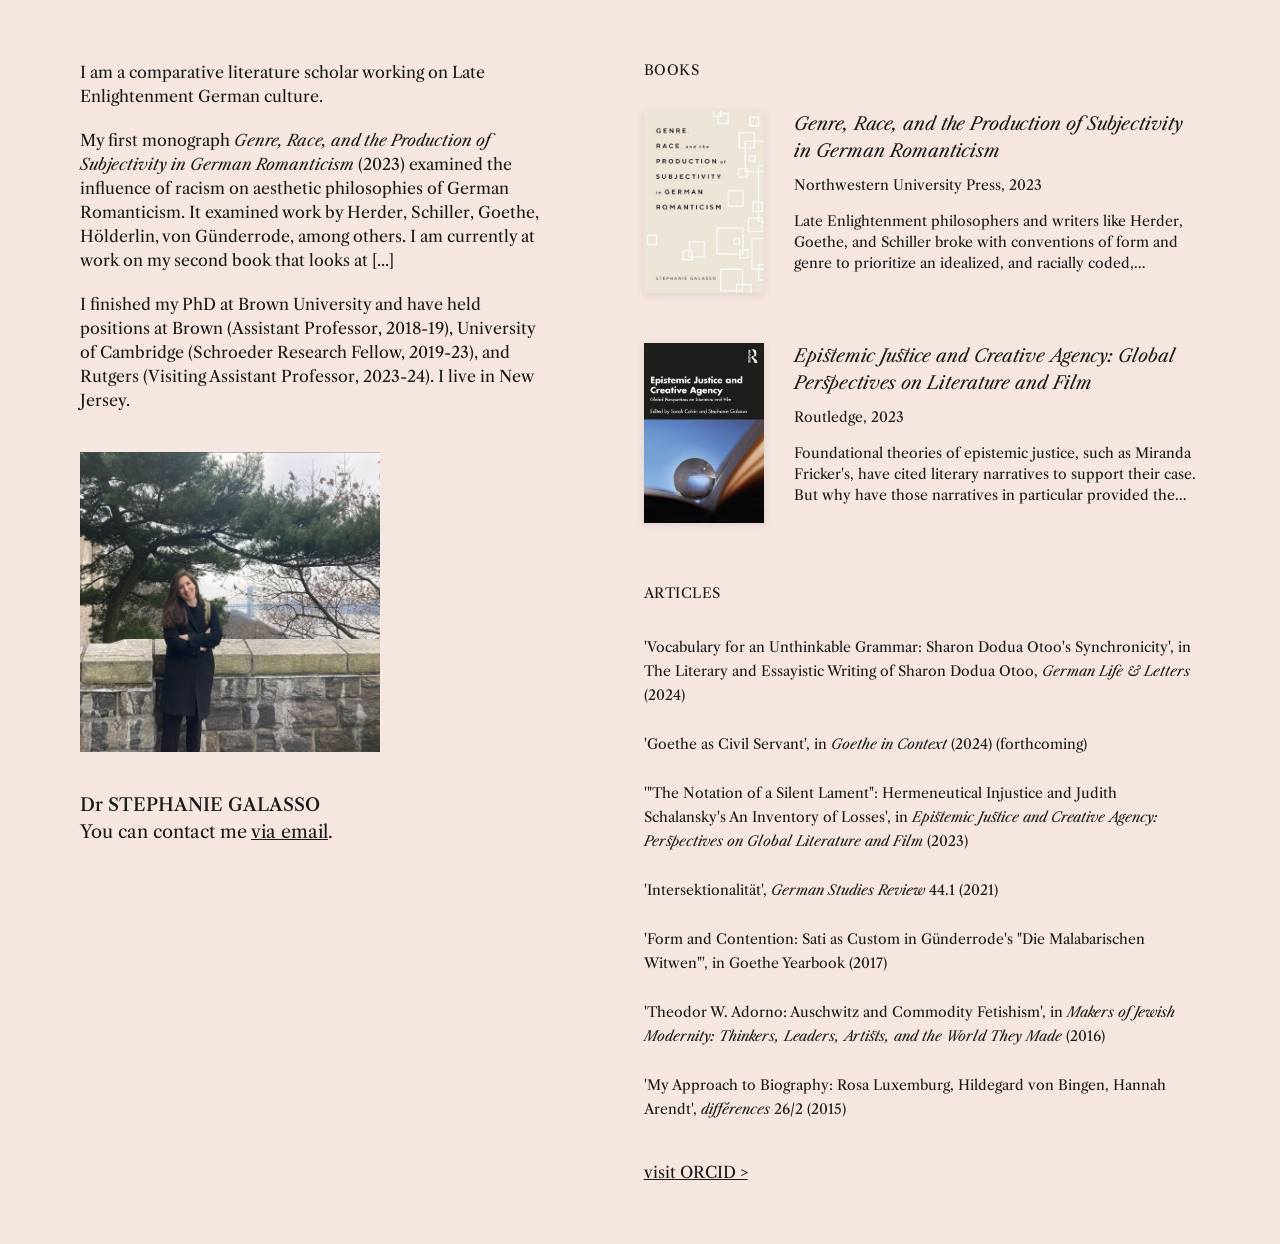
==== index.html @ d3bdd859 "Deploy static site" ====
<!DOCTYPE html>
<html lang="en">
<head>
  <meta charset="UTF-8">
  <meta name="viewport" content="width=device-width, initial-scale=1.0">
  <title>Home - Stephanie Galasso</title>
  <link rel="preconnect" href="https://fonts.googleapis.com">
  <link rel="preconnect" href="https://fonts.gstatic.com" crossorigin>
  <link href="https://fonts.googleapis.com/css2?family=Libre+Caslon+Text:ital,wght@0,400;0,700;1,400&display=swap" rel="stylesheet">
  <link rel="stylesheet" href="/css/style.css">
</head>
<body>
  
<div class="container">
  <div class="homepage">
    <div class="bio-section">
      <div class="bio-text">
        <p>I am a comparative literature scholar working on Late Enlightenment German culture.</p>
        
        <p>My first monograph <em>Genre, Race, and the Production of Subjectivity in German Romanticism</em> (2023) examined the influence of racism on aesthetic philosophies of German Romanticism. It examined work by Herder, Schiller, Goethe, Hölderlin, von Günderrode, among others. I am currently at work on my second book that looks at [...]</p>
        
        <p>I finished my PhD at Brown University and have held positions at Brown (Assistant Professor, 2018-19), University of Cambridge (Schroeder Research Fellow, 2019-23), and Rutgers (Visiting Assistant Professor, 2023-24). I live in New Jersey.</p>
      </div>
      
      <div class="author-photo">
        <img src="/images/author-photo.jpg" alt="Dr Stephanie Galasso">
      </div>
      
      <div class="contact">
        <strong>Dr STEPHANIE GALASSO</strong><br>
        You can contact me <a href="mailto:mail@stephg.work" class="text-link">via email</a>.
      </div>
      
    </div>
    
    <div class="collections-section">
      <h2>BOOKS</h2>
      <ul class="books-list">
        
        <li class="book-item">
          <a href="/books/2023/" class="book-link">
            <div class="book-content">
              
              <div class="book-image">
                <img src="/images/book-cover.jpg" alt="Genre, Race, and the Production of Subjectivity in German Romanticism">
              </div>
              
              <div class="book-info">
                <h3>Genre, Race, and the Production of Subjectivity in German Romanticism<span class="arrow-hover"> →</span></h3>
                <p>Northwestern University Press, 2023</p>
                
                <div class="book-description">Late Enlightenment philosophers and writers like Herder, Goethe, and Schiller broke with conventions of form and genre to prioritize an idealized, and racially coded, universality. Newly translated......</div>
                
              </div>
            </div>
          </a>
        </li>
        
        <li class="book-item">
          <a href="/books/2023b/" class="book-link">
            <div class="book-content">
              
              <div class="book-image">
                <img src="/images/book-cover-2023b.jpg" alt="Epistemic Justice and Creative Agency: Global Perspectives on Literature and Film">
              </div>
              
              <div class="book-info">
                <h3>Epistemic Justice and Creative Agency: Global Perspectives on Literature and Film<span class="arrow-hover"> →</span></h3>
                <p>Routledge, 2023</p>
                
                <div class="book-description">Foundational theories of epistemic justice, such as Miranda Fricker&#39;s, have cited literary narratives to support their case. But why have those narratives in particular provided the resource that was......</div>
                
              </div>
            </div>
          </a>
        </li>
        
      </ul>
      
      <div class="section-divider"></div>
      
      <h2>ARTICLES</h2>
      <ul class="articles-list">
        
        <li class="article-item">
          <a href="/articles/2024/" class="article-link">
            <span class="article-title">
              'Vocabulary for an Unthinkable Grammar: Sharon Dodua Otoo&#39;s Synchronicity', in The Literary and Essayistic Writing of Sharon Dodua Otoo, <em>German Life &amp; Letters</em> (2024)<span class="arrow-hover"> →</span>
            </span>
          </a>
        </li>
        
        <li class="article-item">
          <a href="/articles/2024b/" class="article-link">
            <span class="article-title">
              'Goethe as Civil Servant', in <em>Goethe in Context</em> (2024) (forthcoming)<span class="arrow-hover"> →</span>
            </span>
          </a>
        </li>
        
        <li class="article-item">
          <a href="/articles/2023/" class="article-link">
            <span class="article-title">
              '&quot;The Notation of a Silent Lament&quot;: Hermeneutical Injustice and Judith Schalansky&#39;s An Inventory of Losses', in <em>Epistemic Justice and Creative Agency: Perspectives on Global Literature and Film</em> (2023)<span class="arrow-hover"> →</span>
            </span>
          </a>
        </li>
        
        <li class="article-item">
          <a href="/articles/2021/" class="article-link">
            <span class="article-title">
              'Intersektionalität', <em>German Studies Review</em> 44.1 (2021)<span class="arrow-hover"> →</span>
            </span>
          </a>
        </li>
        
        <li class="article-item">
          <a href="/articles/2017/" class="article-link">
            <span class="article-title">
              'Form and Contention: Sati as Custom in Günderrode&#39;s &quot;Die Malabarischen Witwen&quot;', in Goethe Yearbook (2017)<span class="arrow-hover"> →</span>
            </span>
          </a>
        </li>
        
        <li class="article-item">
          <a href="/articles/2016/" class="article-link">
            <span class="article-title">
              'Theodor W. Adorno: Auschwitz and Commodity Fetishism', in <em>Makers of Jewish Modernity: Thinkers, Leaders, Artists, and the World They Made</em> (2016)<span class="arrow-hover"> →</span>
            </span>
          </a>
        </li>
        
        <li class="article-item">
          <a href="/articles/2015/" class="article-link">
            <span class="article-title">
              'My Approach to Biography: Rosa Luxemburg, Hildegard von Bingen, Hannah Arendt', <em>différences</em> 26/2 (2015)<span class="arrow-hover"> →</span>
            </span>
          </a>
        </li>
        
      </ul>
      
      <div class="orcid-link">
        <a href="https://orcid.org" target="_blank" class="text-link">visit ORCID ></a>
      </div>
    </div>
  </div>
</div>


</body>
</html>
---- css/style.css ----
* {
  margin: 0;
  padding: 0;
  box-sizing: border-box;
}

body {
  font-family: 'Libre Caslon Text', serif;
  background-color: #f5e6e0;
  color: #1a1a1a;
  line-height: 1.5;
  font-size: 16px;
}

/* General Link Style */
.text-link {
  color: #1a1a1a;
  text-decoration: underline;
  transition: opacity 0.3s ease;
}

.text-link:hover {
  opacity: 0.6;
}

.container {
  max-width: 1400px;
  margin: 0 auto;
  padding: 60px 80px;
}

/* Homepage Layout */
.homepage {
  display: grid;
  grid-template-columns: 1fr 1.2fr;
  gap: 100px;
  align-items: start;
}

/* Left Column - Bio */
.bio-section {
  position: sticky;
  top: 60px;
}

.bio-section h1 {
  font-size: 14px;
  font-weight: 400;
  letter-spacing: 0.5px;
  margin-bottom: 40px;
  text-transform: uppercase;
}

.bio-text {
  font-size: 16px;
  line-height: 1.5;
  margin-bottom: 40px;
}

.bio-text p {
  margin-bottom: 20px;
}

.author-photo {
  margin: 40px 0;
}

.author-photo img {
  width: 100%;
  max-width: 300px;
  height: auto;
  display: block;
}

.contact {
  font-size: 18px;
  font-weight: 400;
  margin-top: 20px;
}

.contact strong {
  font-weight: 500;
}

.site-footer {
  margin-top: 50px;
  font-size: 12px;
  line-height: 1.5;
  color: rgba(26, 26, 26, 0.4);
  font-weight: 300;
}

.site-footer a {
  color: rgba(26, 26, 26, 0.4);
  text-decoration: underline;
  transition: color 0.3s ease;
}

.site-footer a:hover {
  color: rgba(26, 26, 26, 0.6);
}

/* Right Column - Collections */
.collections-section h2 {
  font-size: 14px;
  font-weight: 400;
  letter-spacing: 0.5px;
  margin-bottom: 30px;
  text-transform: uppercase;
}

.section-divider {
  margin: 60px 0;
}

/* Books */
.books-list {
  list-style: none;
}

.book-item {
  margin-bottom: 50px;
}

.book-link {
  display: block;
  text-decoration: none;
  color: inherit;
  transition: opacity 0.3s ease;
}

.book-link:hover {
  opacity: 0.6;
}

.book-link .arrow-hover {
  display: inline-block;
  opacity: 0;
  transform: translateX(-5px);
  transition: opacity 0.3s ease, transform 0.3s ease;
  margin-left: 5px;
}

.book-link:hover .arrow-hover {
  opacity: 1;
  transform: translateX(0);
}

.book-content {
  display: flex;
  gap: 30px;
  align-items: flex-start;
}

.book-image {
  flex-shrink: 0;
}

.book-image img {
  width: 120px;
  height: auto;
  display: block;
  box-shadow: 0 2px 8px rgba(0,0,0,0.1);
}

.book-info h3 {
  font-size: 18px;
  font-style: italic;
  font-weight: 400;
  line-height: 1.5;
  margin-bottom: 10px;
}

.book-info p {
  font-size: 14px;
  line-height: 1.5;
  margin-bottom: 8px;
}

.book-description {
  margin-top: 15px;
  font-size: 14px;
  line-height: 1.5;
}

/* Articles */
.articles-list {
  list-style: none;
}

.article-item {
  margin-bottom: 25px;
}

.article-link {
  text-decoration: none;
  color: inherit;
  display: inline-block;
  transition: opacity 0.3s ease;
  position: relative;
}

.article-link:hover {
  opacity: 0.6;
}

.article-link .arrow-hover {
  display: inline-block;
  opacity: 0;
  transform: translateX(-5px);
  transition: opacity 0.3s ease, transform 0.3s ease;
  margin-left: 5px;
}

.article-link:hover .arrow-hover {
  opacity: 1;
  transform: translateX(0);
}

.article-title {
  font-size: 14px;
  line-height: 1.5;
}

.article-publication {
  font-style: italic;
}

.article-year {
  font-weight: 500;
}

.orcid-link {
  margin-top: 40px;
}

/* Post Page */
.post-page {
  max-width: 900px;
  margin: 0 auto;
}

.back-button {
  display: inline-block;
  color: #1a1a1a;
  text-decoration: none;
  font-size: 14px;
  margin-bottom: 50px;
  transition: opacity 0.3s ease;
}

.back-button:hover {
  opacity: 0.6;
}

.post-content {
  display: flex;
  gap: 40px;
  align-items: flex-start;
}

.post-image {
  flex-shrink: 0;
}

.post-image img {
  width: 200px;
  height: auto;
  display: block;
  box-shadow: 0 2px 8px rgba(0,0,0,0.1);
}

.post-info {
  flex: 1;
}

.post-info h1 {
  font-size: 22px;
  font-weight: 400;
  line-height: 1.5;
  margin-bottom: 20px;
}

.post-info h1.book-title {
  font-style: normal;
}

.post-info h1.article-title {
  font-style: normal;
}

.post-info .meta {
  font-size: 14px;
  margin-bottom: 30px;
}

.post-info .description {
  font-size: 14px;
  line-height: 1.5;
  margin-bottom: 30px;
}

.post-info .doi {
  font-size: 14px;
  margin-top: 30px;
}

/* Article Post (no image) */
.post-content.no-image {
  display: block;
}

.post-content.no-image .post-info h1 {
  font-size: 24px;
}

/* Truncate book description on homepage */
.book-description {
  display: -webkit-box;
  -webkit-line-clamp: 3;
  -webkit-box-orient: vertical;
  overflow: hidden;
  text-overflow: ellipsis;
}

/* Responsive */
@media (max-width: 1024px) {
  .homepage {
    grid-template-columns: 1fr;
    gap: 60px;
  }
  
  .bio-section {
    position: static;
  }
  
  .container {
    padding: 40px 40px;
  }
}

@media (max-width: 768px) {
  .container {
    padding: 30px 20px;
  }
  
  .book-content,
  .post-content {
    flex-direction: column;
  }
  
  .book-image img,
  .post-image img {
    width: 150px;
  }
  
  body {
    font-size: 14px;
  }
}
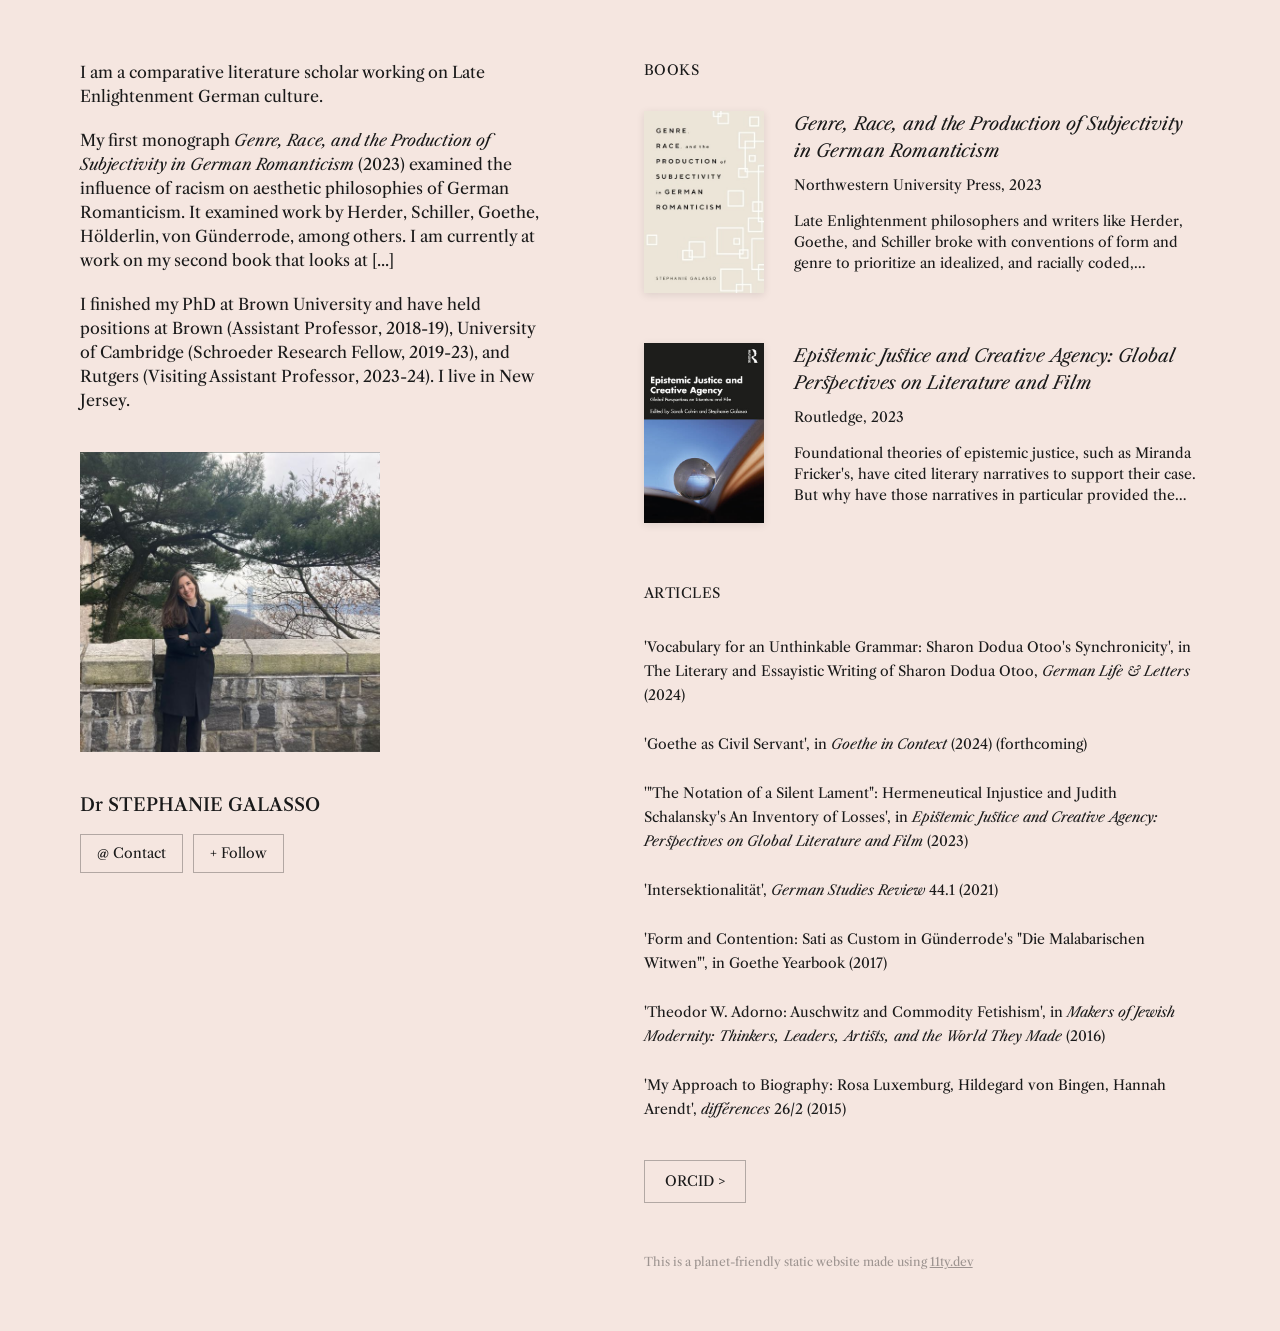
==== commit 026f8771: "Deploy: 2025-11-06 13:28:28" ====
--- a/index.html
+++ b/index.html
@@ -27,8 +27,11 @@
       </div>
       
       <div class="contact">
-        <strong>Dr STEPHANIE GALASSO</strong><br>
-        You can contact me <a href="mailto:mail@stephg.work" class="text-link">via email</a>.
+        <strong>Dr STEPHANIE GALASSO</strong>
+        <div class="button-group">
+          <a href="mailto:mail@stephg.work" class="btn-minimal">@ Contact</a>
+          <a href="about:blank" target="_blank" class="btn-minimal">+ Follow</a>
+        </div>
       </div>
       
     </div>
@@ -141,7 +144,11 @@
       </ul>
       
       <div class="orcid-link">
-        <a href="https://orcid.org" target="_blank" class="text-link">visit ORCID ></a>
+        <a href="https://orcid.org" target="_blank" class="btn-orcid">ORCID ></a>
+      </div>
+
+      <div class="site-footer">
+        This is a planet-friendly static website made using <a href="https://11ty.dev" target="_blank" class="text-link">11ty.dev</a>
       </div>
     </div>
   </div>
--- a/css/style.css
+++ b/css/style.css
@@ -82,6 +82,30 @@
   font-weight: 500;
 }
 
+/* Minimalist buttons */
+.button-group {
+  display: flex;
+  gap: 10px;
+  margin-top: 15px;
+}
+
+.btn-minimal {
+  display: inline-block;
+  padding: 8px 16px;
+  border: 1px solid rgba(26, 26, 26, 0.3);
+  background: transparent;
+  color: #1a1a1a;
+  text-decoration: none;
+  font-size: 14px;
+  transition: all 0.3s ease;
+  border-radius: 0;
+}
+
+.btn-minimal:hover {
+  border-color: rgba(26, 26, 26, 0.6);
+  background: rgba(26, 26, 26, 0.05);
+}
+
 .site-footer {
   margin-top: 50px;
   font-size: 12px;
@@ -232,6 +256,23 @@
 
 .orcid-link {
   margin-top: 40px;
+}
+
+.btn-orcid {
+  display: inline-block;
+  padding: 10px 20px;
+  border: 1px solid rgba(26, 26, 26, 0.3);
+  background: transparent;
+  color: #1a1a1a;
+  text-decoration: none;
+  font-size: 14px;
+  transition: all 0.3s ease;
+  border-radius: 0;
+}
+
+.btn-orcid:hover {
+  border-color: rgba(26, 26, 26, 0.6);
+  background: rgba(26, 26, 26, 0.05);
 }
 
 /* Post Page */
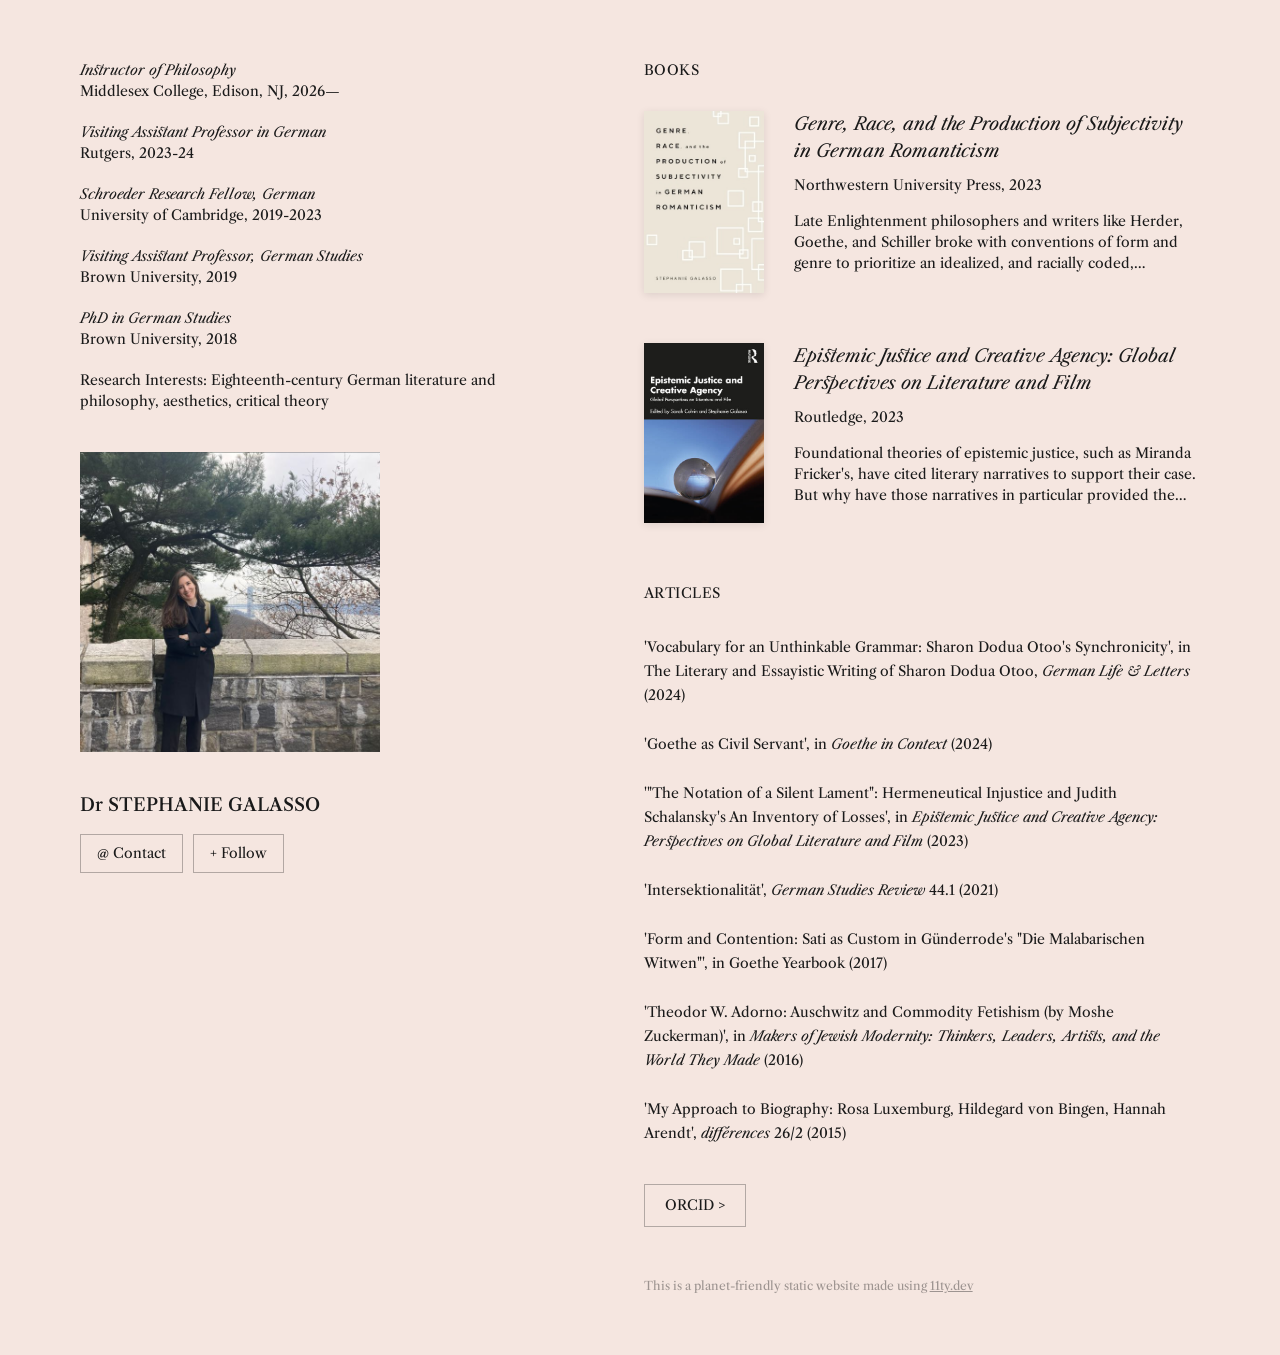
==== commit cc71e6ff: "Deploy: 2025-11-12 01:47:40" ====
--- a/index.html
+++ b/index.html
@@ -15,13 +15,24 @@
   <div class="homepage">
     <div class="bio-section">
       <div class="bio-text">
-        <p>I am a comparative literature scholar working on Late Enlightenment German culture.</p>
+        <p><em>Instructor of Philosophy</em><br>
+        Middlesex College, Edison, NJ, 2026—</p>
         
-        <p>My first monograph <em>Genre, Race, and the Production of Subjectivity in German Romanticism</em> (2023) examined the influence of racism on aesthetic philosophies of German Romanticism. It examined work by Herder, Schiller, Goethe, Hölderlin, von Günderrode, among others. I am currently at work on my second book that looks at [...]</p>
+        <p><em>Visiting Assistant Professor in German</em><br>
+        Rutgers, 2023-24</p>
         
-        <p>I finished my PhD at Brown University and have held positions at Brown (Assistant Professor, 2018-19), University of Cambridge (Schroeder Research Fellow, 2019-23), and Rutgers (Visiting Assistant Professor, 2023-24). I live in New Jersey.</p>
+        <p><em>Schroeder Research Fellow, German</em><br>
+        University of Cambridge, 2019-2023</p>
+        
+        <p><em>Visiting Assistant Professor, German Studies</em><br>
+        Brown University, 2019</p>
+        
+        <p><em>PhD in German Studies</em><br>
+        Brown University, 2018</p>
+        
+        <p>Research Interests: Eighteenth-century German literature and philosophy, aesthetics, critical theory</p>
       </div>
-      
+
       <div class="author-photo">
         <img src="/images/author-photo.jpg" alt="Dr Stephanie Galasso">
       </div>
@@ -29,7 +40,7 @@
       <div class="contact">
         <strong>Dr STEPHANIE GALASSO</strong>
         <div class="button-group">
-          <a href="mailto:mail@stephg.work" class="btn-minimal">@ Contact</a>
+          <a href="mailto:stephanielgalasso@gmail.com" class="btn-minimal">@ Contact</a>
           <a href="about:blank" target="_blank" class="btn-minimal">+ Follow</a>
         </div>
       </div>
@@ -96,7 +107,7 @@
         <li class="article-item">
           <a href="/articles/2024b/" class="article-link">
             <span class="article-title">
-              'Goethe as Civil Servant', in <em>Goethe in Context</em> (2024) (forthcoming)<span class="arrow-hover"> →</span>
+              'Goethe as Civil Servant', in <em>Goethe in Context</em> (2024)<span class="arrow-hover"> →</span>
             </span>
           </a>
         </li>
@@ -128,7 +139,7 @@
         <li class="article-item">
           <a href="/articles/2016/" class="article-link">
             <span class="article-title">
-              'Theodor W. Adorno: Auschwitz and Commodity Fetishism', in <em>Makers of Jewish Modernity: Thinkers, Leaders, Artists, and the World They Made</em> (2016)<span class="arrow-hover"> →</span>
+              'Theodor W. Adorno: Auschwitz and Commodity Fetishism (by Moshe Zuckerman)', in <em>Makers of Jewish Modernity: Thinkers, Leaders, Artists, and the World They Made</em> (2016)<span class="arrow-hover"> →</span>
             </span>
           </a>
         </li>
--- a/css/style.css
+++ b/css/style.css
@@ -52,7 +52,7 @@
 }
 
 .bio-text {
-  font-size: 16px;
+  font-size: 14px;
   line-height: 1.5;
   margin-bottom: 40px;
 }
@@ -360,6 +360,7 @@
   display: -webkit-box;
   -webkit-line-clamp: 3;
   -webkit-box-orient: vertical;
+  line-clamp: 3;
   overflow: hidden;
   text-overflow: ellipsis;
 }
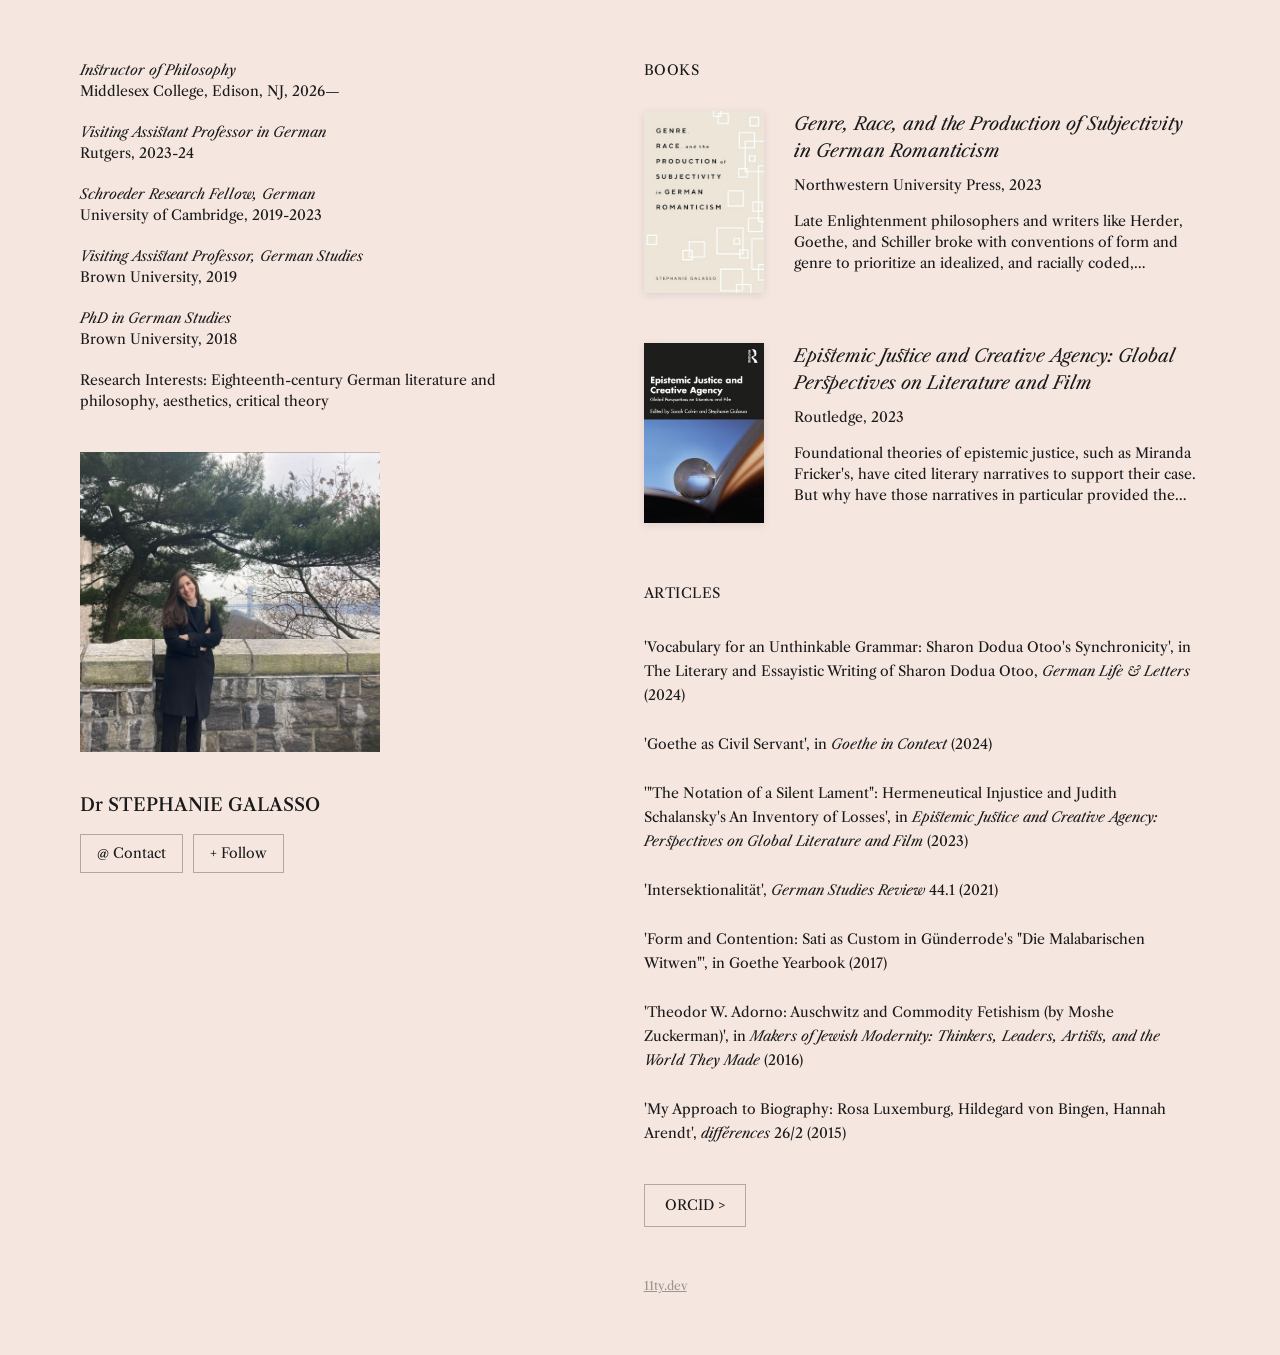
==== commit ec487481: "Deploy: 2025-11-12 01:53:28" ====
--- a/index.html
+++ b/index.html
@@ -159,7 +159,7 @@
       </div>
 
       <div class="site-footer">
-        This is a planet-friendly static website made using <a href="https://11ty.dev" target="_blank" class="text-link">11ty.dev</a>
+        <a href="https://11ty.dev" target="_blank" class="text-link">11ty.dev</a>
       </div>
     </div>
   </div>
